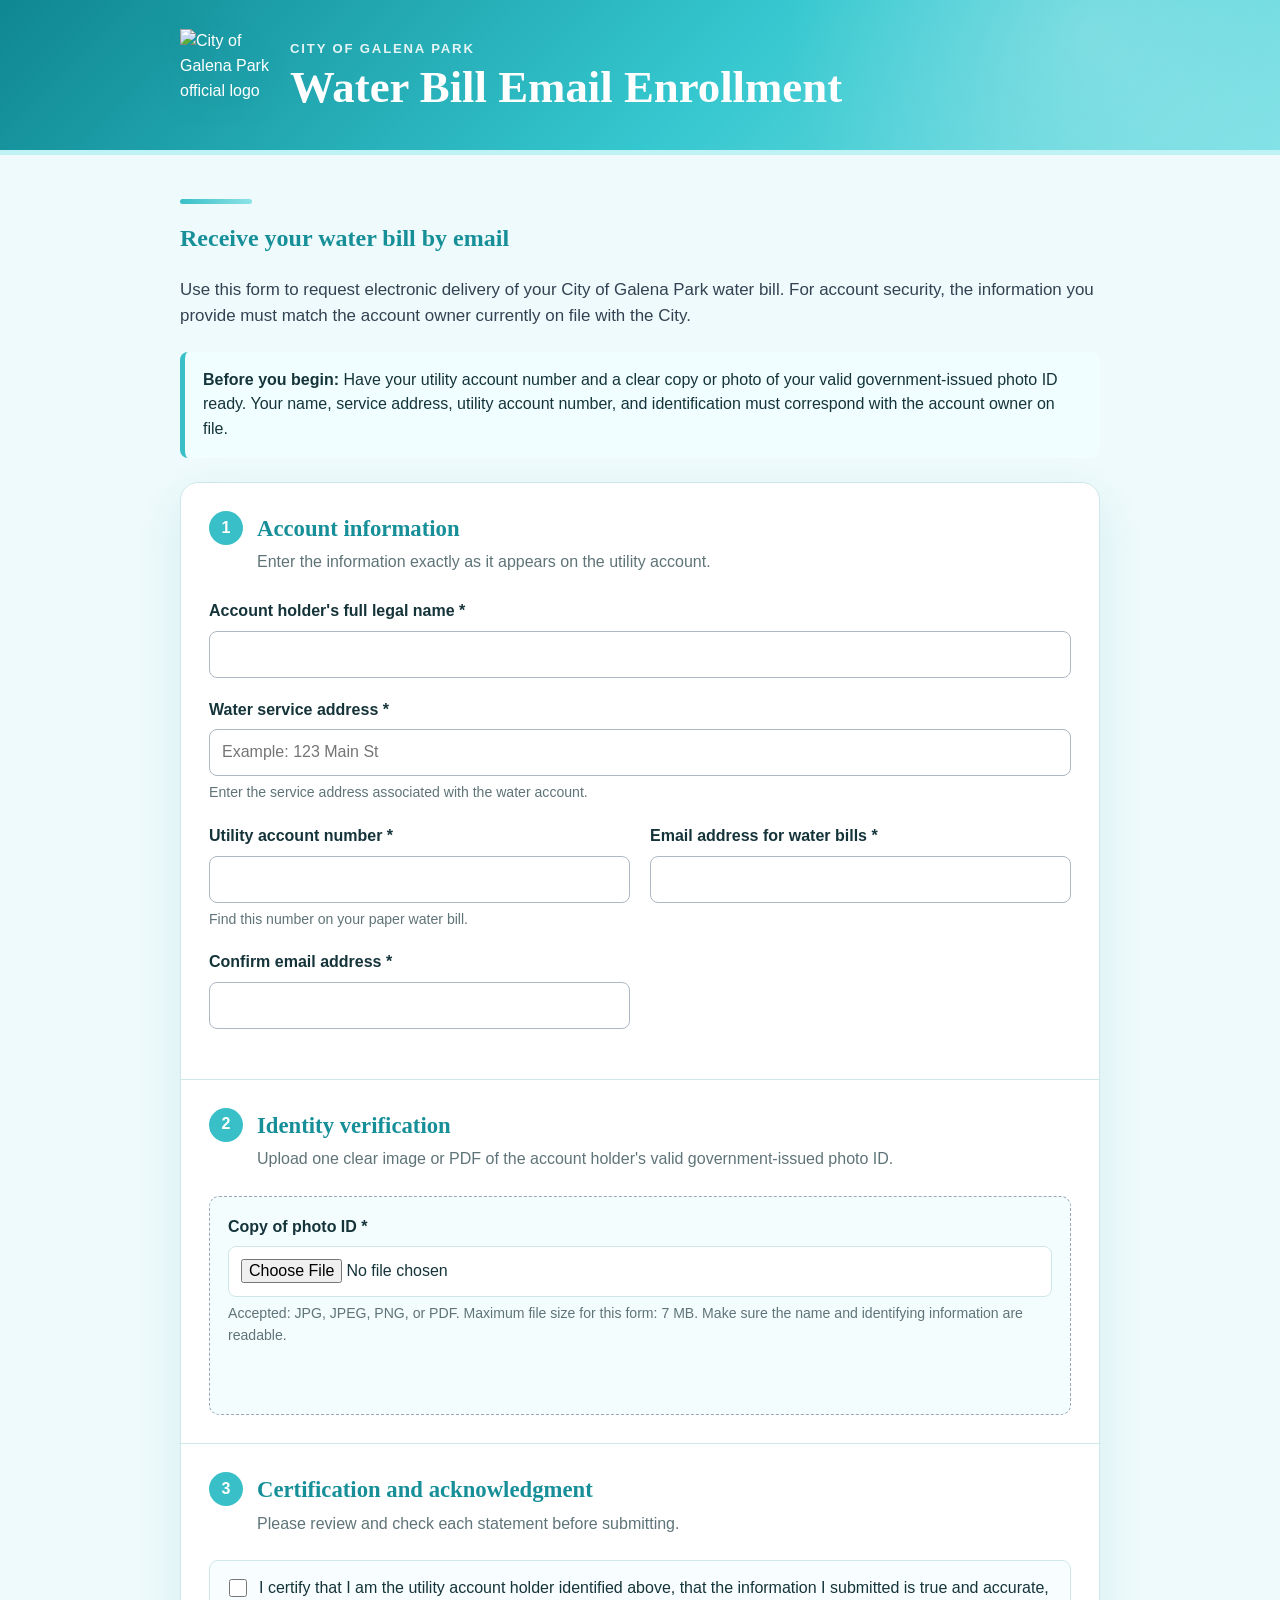
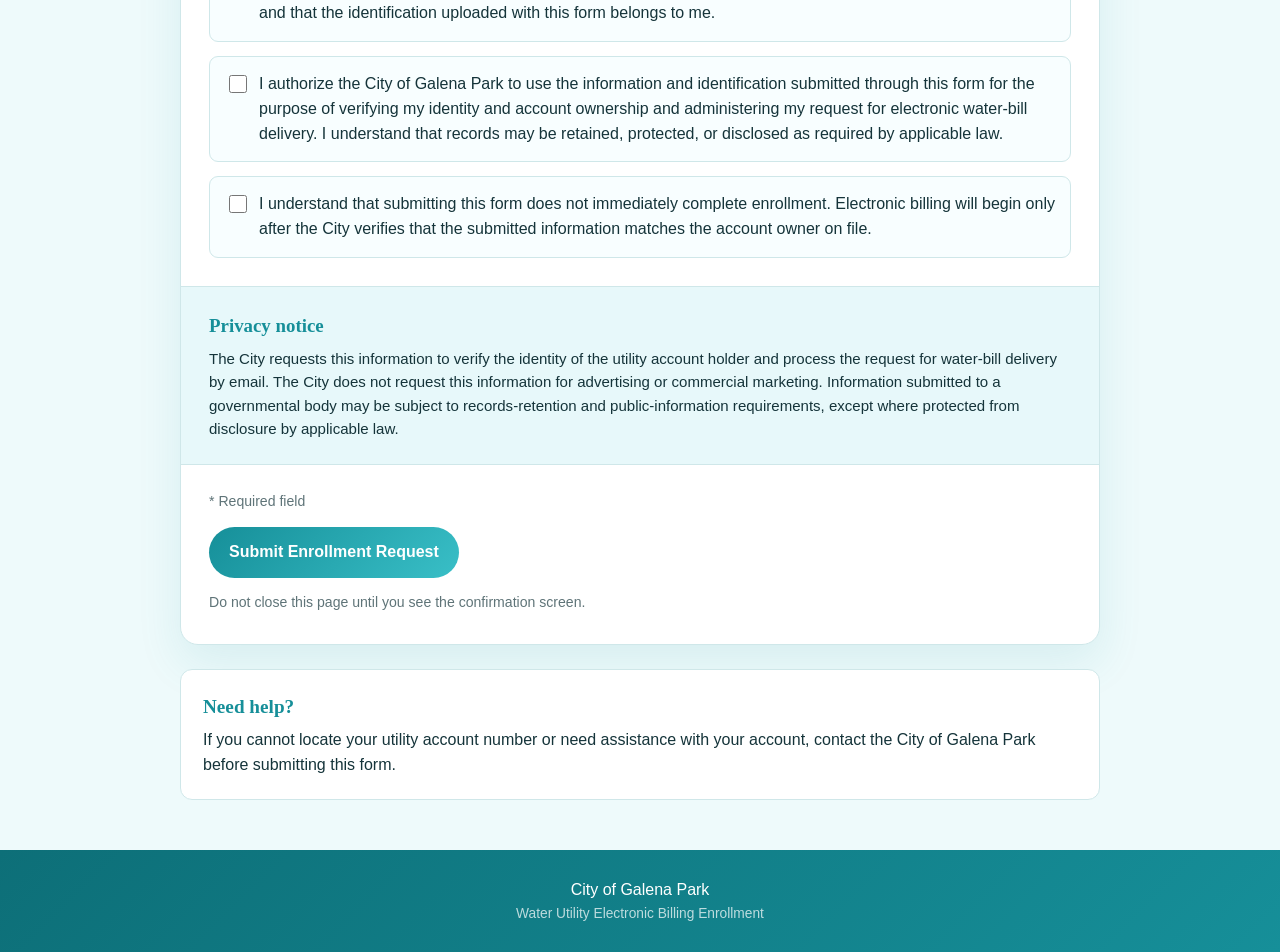
==== index.html @ 29d1b8a5 "Add files via upload" ====
<!doctype html>
<html lang="en">
<head>
  <meta charset="utf-8">
  <meta name="viewport" content="width=device-width, initial-scale=1">
  <meta name="description" content="City of Galena Park water bill email enrollment form.">
  <title>Water Bill Email Enrollment | City of Galena Park</title>
  <link rel="stylesheet" href="/styles.css">
</head>
<body>
  <a class="skip-link" href="#main">Skip to form</a>

  <header class="site-header">
    <div class="shell header-inner">
      <img class="city-logo" src="/assets/city-logo.png" alt="City of Galena Park official logo">
      <div>
        <p class="eyebrow">City of Galena Park</p>
        <h1>Water Bill Email Enrollment</h1>
      </div>
    </div>
  </header>

  <main id="main" class="shell">
    <section class="intro" aria-labelledby="intro-heading">
      <h2 id="intro-heading">Receive your water bill by email</h2>
      <p>
        Use this form to request electronic delivery of your City of Galena Park water bill.
        For account security, the information you provide must match the account owner currently
        on file with the City.
      </p>

      <div class="notice" role="note">
        <strong>Before you begin:</strong>
        Have your utility account number and a clear copy or photo of your valid government-issued
        photo ID ready. Your name, service address, utility account number, and identification must
        correspond with the account owner on file.
      </div>
    </section>

    <form
      name="water-bill-email-enrollment"
      method="POST"
      action="/success.html"
      data-netlify="true"
      data-netlify-honeypot="bot-field"
      enctype="multipart/form-data"
      class="form-card"
      id="enrollment-form"
    >
      <input type="hidden" name="form-name" value="water-bill-email-enrollment">

      <p class="honeypot" aria-hidden="true">
        <label>Do not fill this out if you are human:
          <input name="bot-field" tabindex="-1" autocomplete="off">
        </label>
      </p>

      <section class="form-section" aria-labelledby="account-heading">
        <div class="section-heading">
          <span class="step">1</span>
          <div>
            <h2 id="account-heading">Account information</h2>
            <p>Enter the information exactly as it appears on the utility account.</p>
          </div>
        </div>

        <div class="field-grid">
          <div class="field field-full">
            <label for="full-name">Account holder's full legal name <span aria-hidden="true">*</span></label>
            <input id="full-name" name="account_holder_name" type="text" autocomplete="name" maxlength="120" required>
          </div>

          <div class="field field-full">
            <label for="service-address">Water service address <span aria-hidden="true">*</span></label>
            <input
              id="service-address"
              name="service_address"
              type="text"
              autocomplete="street-address"
              maxlength="180"
              placeholder="Example: 123 Main St"
              required
            >
            <small>Enter the service address associated with the water account.</small>
          </div>

          <div class="field">
            <label for="account-number">Utility account number <span aria-hidden="true">*</span></label>
            <input
              id="account-number"
              name="utility_account_number"
              type="text"
              inputmode="text"
              autocomplete="off"
              maxlength="40"
              required
            >
            <small>Find this number on your paper water bill.</small>
          </div>

          <div class="field">
            <label for="email">Email address for water bills <span aria-hidden="true">*</span></label>
            <input id="email" name="billing_email" type="email" autocomplete="email" maxlength="160" required>
          </div>

          <div class="field">
            <label for="confirm-email">Confirm email address <span aria-hidden="true">*</span></label>
            <input id="confirm-email" name="billing_email_confirmation" type="email" autocomplete="email" maxlength="160" required>
            <small id="email-match-message" class="validation-message" aria-live="polite"></small>
          </div>
        </div>
      </section>

      <section class="form-section" aria-labelledby="identity-heading">
        <div class="section-heading">
          <span class="step">2</span>
          <div>
            <h2 id="identity-heading">Identity verification</h2>
            <p>Upload one clear image or PDF of the account holder's valid government-issued photo ID.</p>
          </div>
        </div>

        <div class="upload-box">
          <label for="photo-id">Copy of photo ID <span aria-hidden="true">*</span></label>
          <input
            id="photo-id"
            name="photo_id"
            type="file"
            accept=".jpg,.jpeg,.png,.pdf,image/jpeg,image/png,application/pdf"
            required
          >
          <p class="file-help">
            Accepted: JPG, JPEG, PNG, or PDF. Maximum file size for this form: 7 MB.
            Make sure the name and identifying information are readable.
          </p>
          <p id="file-message" class="validation-message" aria-live="polite"></p>
        </div>
      </section>

      <section class="form-section" aria-labelledby="certification-heading">
        <div class="section-heading">
          <span class="step">3</span>
          <div>
            <h2 id="certification-heading">Certification and acknowledgment</h2>
            <p>Please review and check each statement before submitting.</p>
          </div>
        </div>

        <div class="checkbox-group">
          <label class="check-row">
            <input type="checkbox" name="identity_certification" value="Yes" required>
            <span>
              I certify that I am the utility account holder identified above, that the information
              I submitted is true and accurate, and that the identification uploaded with this form
              belongs to me.
            </span>
          </label>

          <label class="check-row">
            <input type="checkbox" name="data_use_acknowledgment" value="Yes" required>
            <span>
              I authorize the City of Galena Park to use the information and identification submitted
              through this form for the purpose of verifying my identity and account ownership and
              administering my request for electronic water-bill delivery. I understand that records
              may be retained, protected, or disclosed as required by applicable law.
            </span>
          </label>

          <label class="check-row">
            <input type="checkbox" name="verification_acknowledgment" value="Yes" required>
            <span>
              I understand that submitting this form does not immediately complete enrollment.
              Electronic billing will begin only after the City verifies that the submitted information
              matches the account owner on file.
            </span>
          </label>
        </div>
      </section>

      <div class="privacy-summary">
        <h2>Privacy notice</h2>
        <p>
          The City requests this information to verify the identity of the utility account holder and
          process the request for water-bill delivery by email. The City does not request this
          information for advertising or commercial marketing. Information submitted to a governmental
          body may be subject to records-retention and public-information requirements, except where
          protected from disclosure by applicable law.
        </p>
      </div>

      <div class="submit-area">
        <p class="required-note"><span aria-hidden="true">*</span> Required field</p>
        <button type="submit" id="submit-button">Submit Enrollment Request</button>
        <p class="submit-note">
          Do not close this page until you see the confirmation screen.
        </p>
      </div>
    </form>

    <section class="help">
      <h2>Need help?</h2>
      <p>
        If you cannot locate your utility account number or need assistance with your account,
        contact the City of Galena Park before submitting this form.
      </p>
    </section>
  </main>

  <footer class="site-footer">
    <div class="shell">
      <p>City of Galena Park</p>
      <p class="footer-small">Water Utility Electronic Billing Enrollment</p>
    </div>
  </footer>

  <script src="/script.js" defer></script>
</body>
</html>
---- styles.css ----
* {
  box-sizing: border-box;
}

:root {
  --ink: #15343a;
  --muted: #5f7478;
  --line: #cfe7e9;
  --panel: #ffffff;
  --page: #eefafb;
  --brand: #39bfc7;
  --brand-dark: #168f99;
  --accent: #8de3e8;
  --accent-deep: #0d6f78;
  --danger: #a42828;
  --focus: #1698a3;
  --radius: 14px;
  --shadow: 0 12px 32px rgba(20, 36, 52, 0.08);
}

html {
  scroll-behavior: smooth;
}

body {
  margin: 0;
  color: var(--ink);
  background: var(--page);
  font-family: Inter, ui-sans-serif, -apple-system, BlinkMacSystemFont, "Segoe UI", sans-serif;
  line-height: 1.55;
}

.shell {
  width: min(920px, calc(100% - 32px));
  margin-inline: auto;
}

.skip-link {
  position: absolute;
  left: 12px;
  top: -60px;
  z-index: 1000;
  background: #fff;
  color: #000;
  padding: 10px 14px;
  border-radius: 8px;
}

.skip-link:focus {
  top: 12px;
}

.site-header {
  background:
    radial-gradient(circle at 85% 20%, rgba(255,255,255,.22), transparent 28%),
    linear-gradient(135deg, #0f8792, #35c7cf 55%, #7be0e5);
  color: #fff;
  border-bottom: 5px solid #bff2f4;
}

.header-inner {
  display: flex;
  align-items: center;
  gap: 18px;
  min-height: 150px;
  padding-block: 28px;
}

.city-logo {
  width: 92px;
  height: 92px;
  flex: 0 0 92px;
  object-fit: contain;
  filter: drop-shadow(0 6px 14px rgba(0, 70, 78, .18));
}

.eyebrow {
  margin: 0 0 4px;
  text-transform: uppercase;
  letter-spacing: .14em;
  font-size: .82rem;
  font-weight: 700;
  opacity: .88;
}

.site-header h1 {
  margin: 0;
  font-family: Georgia, "Times New Roman", serif;
  font-size: clamp(1.8rem, 5vw, 2.8rem);
  line-height: 1.08;
}

.intro {
  padding: 44px 0 24px;
}

.intro h2,
.help h2,
.privacy-summary h2 {
  margin-top: 0;
  font-family: Georgia, "Times New Roman", serif;
  color: var(--brand-dark);
}

.intro > p {
  font-size: 1.06rem;
  color: #334252;
}

.notice {
  margin-top: 22px;
  padding: 16px 18px;
  border-left: 5px solid var(--brand);
  border-radius: 8px;
  background: #f0feff;
}

.form-card {
  background: var(--panel);
  border: 1px solid var(--line);
  border-radius: 18px;
  box-shadow: 0 18px 45px rgba(23, 143, 153, .11);
  overflow: hidden;
}

.form-section {
  padding: 28px;
  border-bottom: 1px solid var(--line);
}

.section-heading {
  display: flex;
  align-items: flex-start;
  gap: 14px;
  margin-bottom: 24px;
}

.section-heading h2 {
  margin: 0 0 4px;
  color: var(--brand-dark);
  font-family: Georgia, "Times New Roman", serif;
  font-size: 1.42rem;
}

.section-heading p {
  margin: 0;
  color: var(--muted);
}

.step {
  display: grid;
  place-items: center;
  width: 34px;
  height: 34px;
  flex: 0 0 34px;
  border-radius: 50%;
  background: var(--brand);
  color: #fff;
  font-weight: 800;
}

.field-grid {
  display: grid;
  grid-template-columns: repeat(2, minmax(0, 1fr));
  gap: 20px;
}

.field-full {
  grid-column: 1 / -1;
}

.field label,
.upload-box > label {
  display: block;
  margin-bottom: 7px;
  font-weight: 700;
}

.field input,
.upload-box input[type="file"] {
  width: 100%;
  font: inherit;
}

.field input {
  min-height: 46px;
  padding: 10px 12px;
  color: var(--ink);
  background: #fff;
  border: 1px solid #aeb8c4;
  border-radius: 8px;
}

.field input:focus,
.upload-box input:focus,
.check-row input:focus {
  outline: 3px solid rgba(31, 111, 187, .22);
  outline-offset: 2px;
  border-color: var(--focus);
}

.field small,
.file-help {
  display: block;
  margin-top: 6px;
  color: var(--muted);
  font-size: .88rem;
}

.upload-box {
  padding: 18px;
  border: 1px dashed #9aa7b6;
  border-radius: 10px;
  background: #f4fdfe;
}

.upload-box input[type="file"] {
  padding: 12px;
  border: 1px solid var(--line);
  border-radius: 8px;
  background: #fff;
}

.checkbox-group {
  display: grid;
  gap: 14px;
}

.check-row {
  display: grid;
  grid-template-columns: 22px 1fr;
  gap: 12px;
  align-items: start;
  padding: 15px;
  border: 1px solid var(--line);
  border-radius: 9px;
  background: #f8feff;
  cursor: pointer;
}

.check-row input {
  width: 18px;
  height: 18px;
  margin-top: 3px;
}

.privacy-summary {
  margin: 0;
  padding: 24px 28px;
  background: #e7f8fa;
  border-bottom: 1px solid var(--line);
}

.privacy-summary h2 {
  font-size: 1.18rem;
  margin-bottom: 7px;
}

.privacy-summary p {
  margin: 0;
  font-size: .94rem;
}

.submit-area {
  padding: 26px 28px 30px;
}

.required-note {
  margin-top: 0;
  color: var(--muted);
  font-size: .88rem;
}

button {
  appearance: none;
  border: 0;
  border-radius: 999px;
  background: linear-gradient(135deg, var(--brand-dark), var(--brand));
  color: #fff;
  padding: 13px 20px;
  min-height: 48px;
  font: inherit;
  font-weight: 800;
  cursor: pointer;
}

button:hover {
  background: linear-gradient(135deg, #0c7580, #2bb8c0);
  transform: translateY(-1px);
}

button:focus-visible {
  outline: 3px solid rgba(31, 111, 187, .28);
  outline-offset: 3px;
}

button:disabled {
  cursor: wait;
  opacity: .7;
}

.submit-note {
  margin-bottom: 0;
  color: var(--muted);
  font-size: .88rem;
}

.validation-message {
  min-height: 1.1em;
  color: var(--danger) !important;
  font-weight: 650;
}

.help {
  margin: 24px 0 50px;
  padding: 22px;
  background: #fff;
  border: 1px solid var(--line);
  border-radius: 12px;
}

.help h2 {
  margin-bottom: 6px;
  font-size: 1.2rem;
}

.help p {
  margin: 0;
}

.site-footer {
  padding: 28px 0;
  color: #fff;
  background: linear-gradient(135deg, #0d6f78, #168f99);
  text-align: center;
}

.site-footer p {
  margin: 0;
}

.footer-small {
  opacity: .72;
  font-size: .86rem;
}

.honeypot {
  position: absolute !important;
  overflow: hidden !important;
  clip: rect(0 0 0 0) !important;
  clip-path: inset(50%) !important;
  height: 1px !important;
  width: 1px !important;
  margin: -1px !important;
  padding: 0 !important;
  border: 0 !important;
  white-space: nowrap !important;
}

.confirmation-card {
  margin: 52px auto;
  padding: 36px;
  background: #fff;
  border: 1px solid var(--line);
  border-radius: var(--radius);
  box-shadow: var(--shadow);
  text-align: center;
}

.confirmation-icon {
  display: grid;
  place-items: center;
  width: 62px;
  height: 62px;
  margin: 0 auto 18px;
  border-radius: 50%;
  background: #dcf8fa;
  font-size: 30px;
  font-weight: 800;
}

.confirmation-card h2 {
  margin: 0 0 10px;
  font-family: Georgia, "Times New Roman", serif;
  color: var(--brand-dark);
}

.confirmation-card p {
  color: #425160;
}

.back-link {
  display: inline-block;
  margin-top: 8px;
  color: var(--brand);
  font-weight: 700;
}

@media (max-width: 680px) {
  .header-inner {
    min-height: 125px;
  }

  .city-logo {
  width: 92px;
  height: 92px;
  flex: 0 0 92px;
  object-fit: contain;
  filter: drop-shadow(0 6px 14px rgba(0, 70, 78, .18));
}

  .field-grid {
    grid-template-columns: 1fr;
  }

  .field-full {
    grid-column: auto;
  }

  .form-section,
  .privacy-summary,
  .submit-area {
    padding-left: 20px;
    padding-right: 20px;
  }

  .section-heading {
    gap: 10px;
  }
}


.intro::before {
  content: "";
  display: block;
  width: 72px;
  height: 5px;
  margin-bottom: 16px;
  border-radius: 999px;
  background: linear-gradient(90deg, var(--brand), var(--accent));
}

.form-card,
.help,
.confirmation-card {
  backdrop-filter: blur(2px);
}
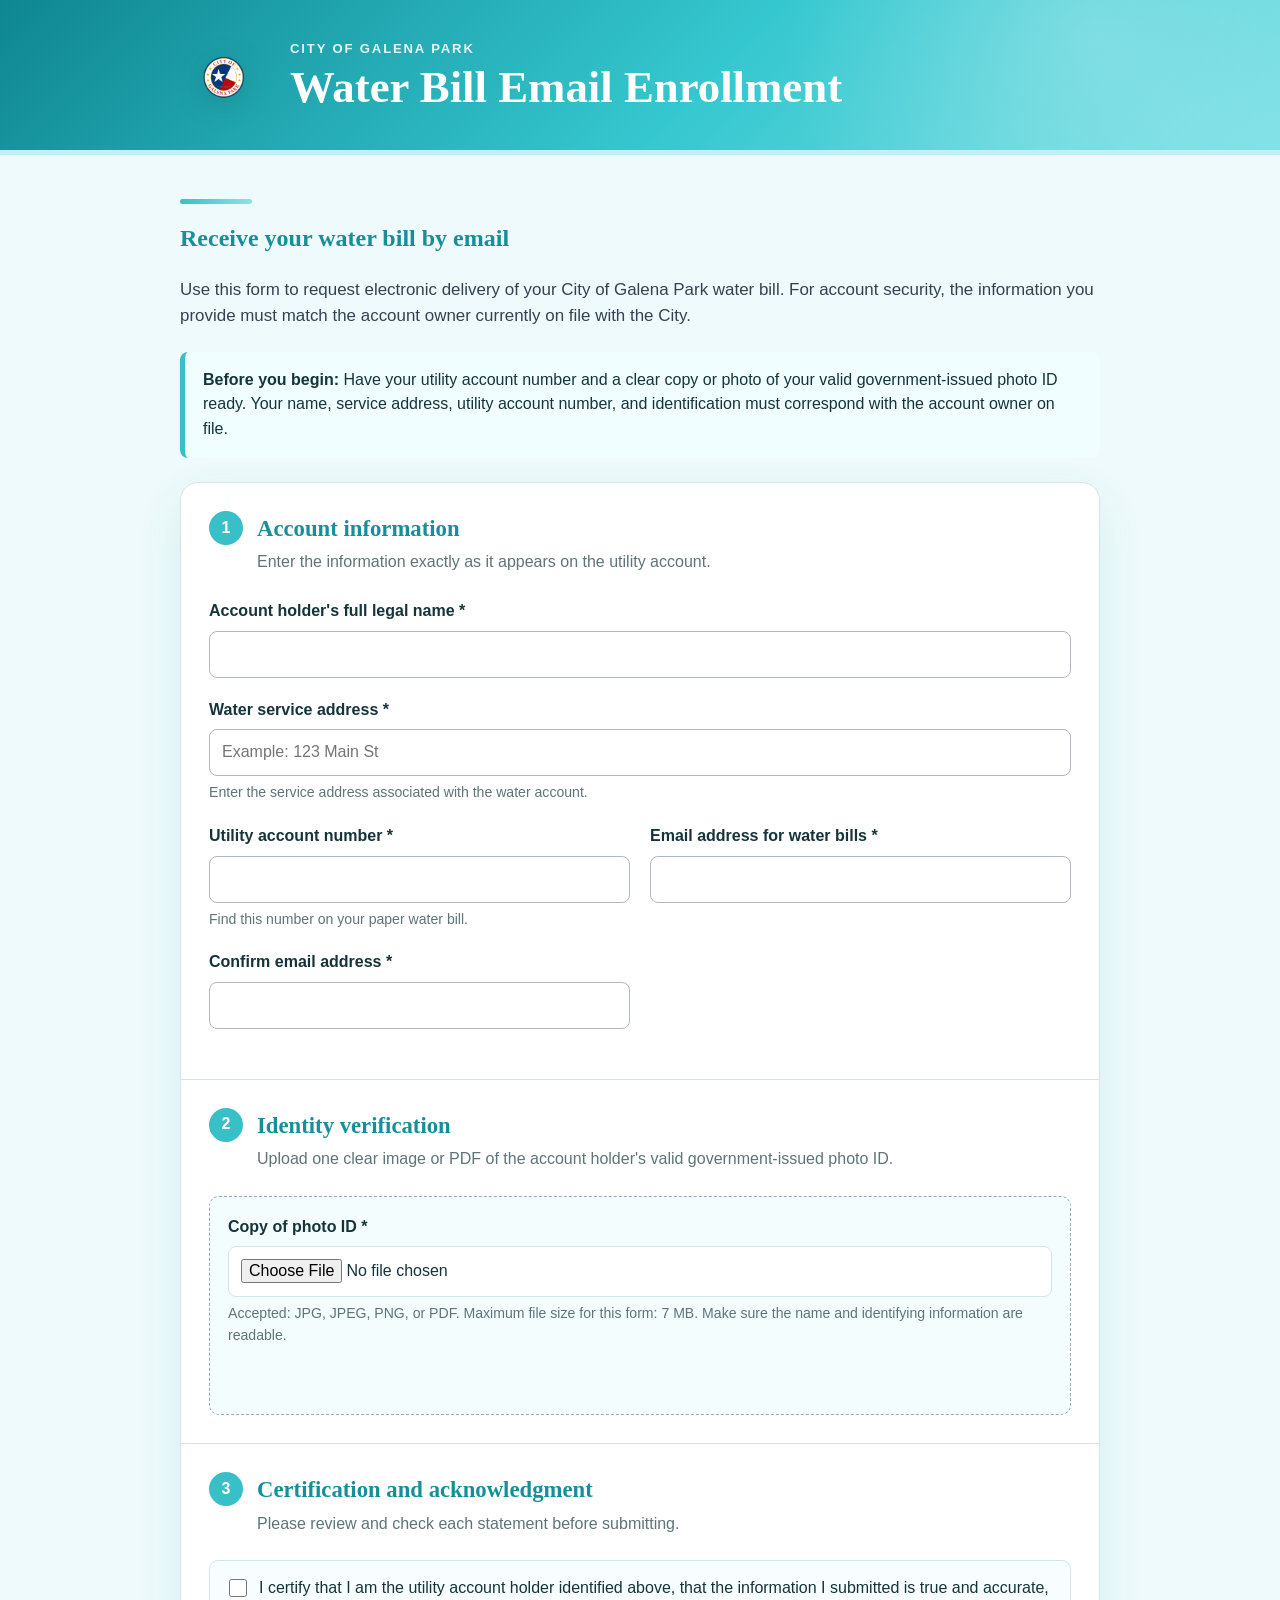
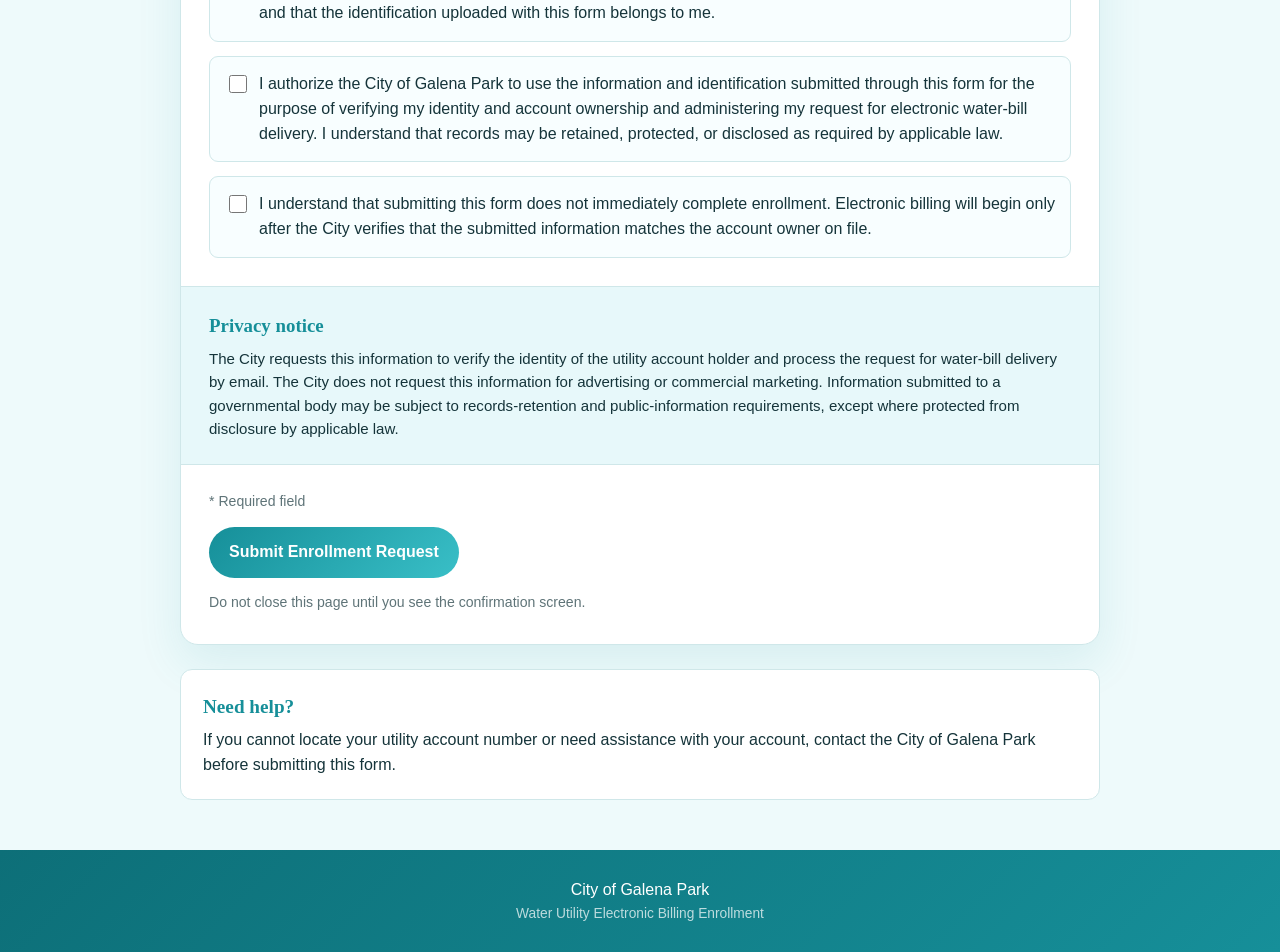
==== commit 9ef37e83: "Update index.html" ====
--- a/index.html
+++ b/index.html
@@ -5,14 +5,14 @@
   <meta name="viewport" content="width=device-width, initial-scale=1">
   <meta name="description" content="City of Galena Park water bill email enrollment form.">
   <title>Water Bill Email Enrollment | City of Galena Park</title>
-  <link rel="stylesheet" href="/styles.css">
+  <link rel="stylesheet" href="styles.css">
 </head>
 <body>
   <a class="skip-link" href="#main">Skip to form</a>
 
   <header class="site-header">
     <div class="shell header-inner">
-      <img class="city-logo" src="/assets/city-logo.png" alt="City of Galena Park official logo">
+      <img class="city-logo" src="/city-logo.png" alt="City of Galena Park official logo">
       <div>
         <p class="eyebrow">City of Galena Park</p>
         <h1>Water Bill Email Enrollment</h1>
@@ -213,6 +213,6 @@
     </div>
   </footer>
 
-  <script src="/script.js" defer></script>
+  <script src="script.js" defer></script>
 </body>
 </html>
